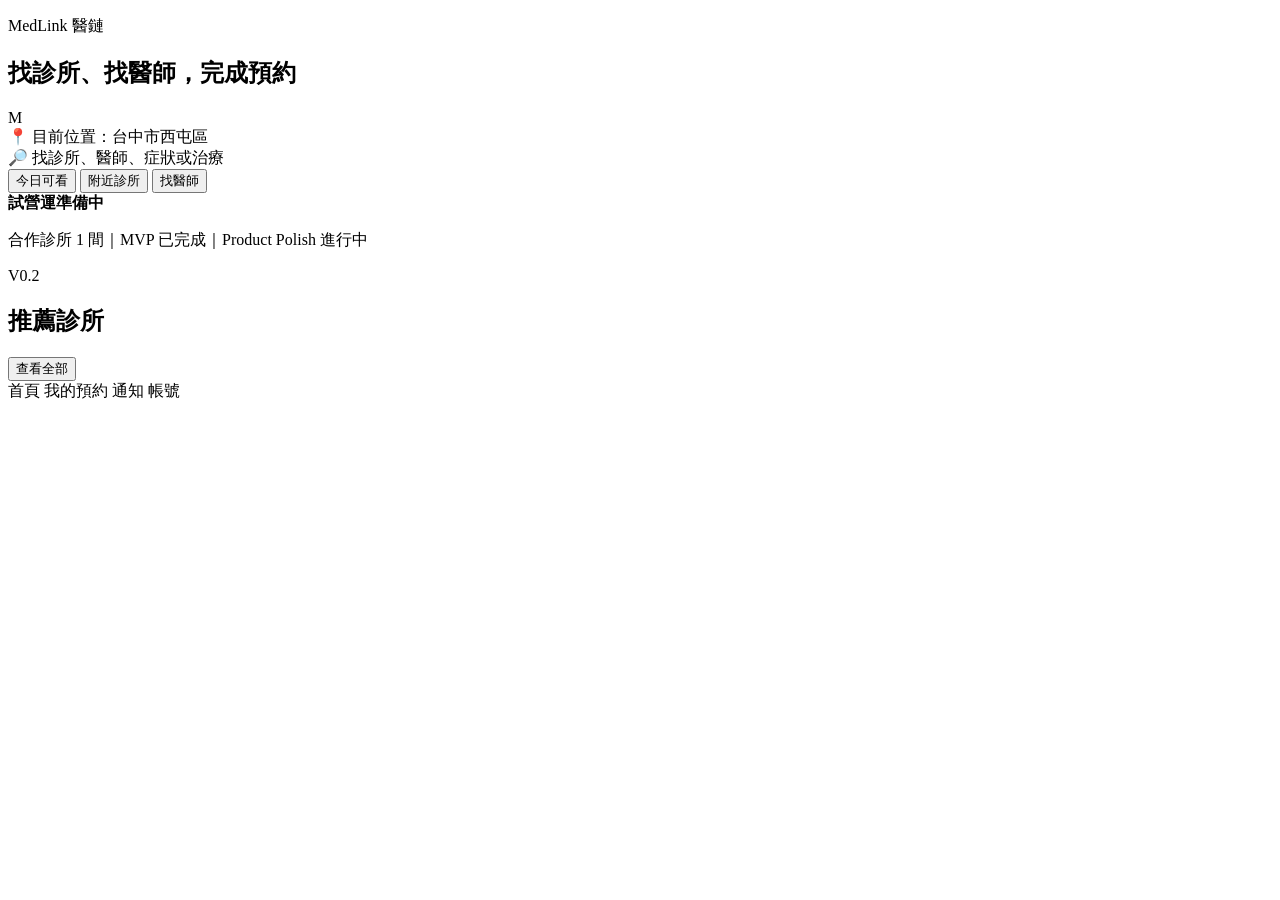
==== index.html @ 6d4c2069 "Add MedLink static homepage" ====
<!doctype html>
<html lang="zh-Hant">
<head>
  <meta charset="utf-8" />
  <meta name="viewport" content="width=device-width, initial-scale=1" />
  <title>MedLink 醫鏈</title>
  <link rel="stylesheet" href="styles.css" />
</head>
<body>
  <main class="app-shell">
    <section class="hero">
      <div class="topbar">
        <div>
          <p class="eyebrow">MedLink 醫鏈</p>
          <h1>找診所、找醫師，完成預約</h1>
        </div>
        <div class="avatar">M</div>
      </div>
      <div class="location">📍 目前位置：台中市西屯區</div>
      <div class="search-box">🔎 找診所、醫師、症狀或治療</div>
      <div class="quick-actions">
        <button>今日可看</button>
        <button>附近診所</button>
        <button>找醫師</button>
      </div>
    </section>

    <section class="trust-card">
      <div>
        <strong>試營運準備中</strong>
        <p>合作診所 1 間｜MVP 已完成｜Product Polish 進行中</p>
      </div>
      <span>V0.2</span>
    </section>

    <section class="section-head">
      <h2>推薦診所</h2>
      <button>查看全部</button>
    </section>

    <section class="clinic-list" id="clinicList"></section>

    <nav class="tabbar">
      <a class="active">首頁</a>
      <a>我的預約</a>
      <a>通知</a>
      <a>帳號</a>
    </nav>
  </main>
  <script src="app.js"></script>
</body>
</html>
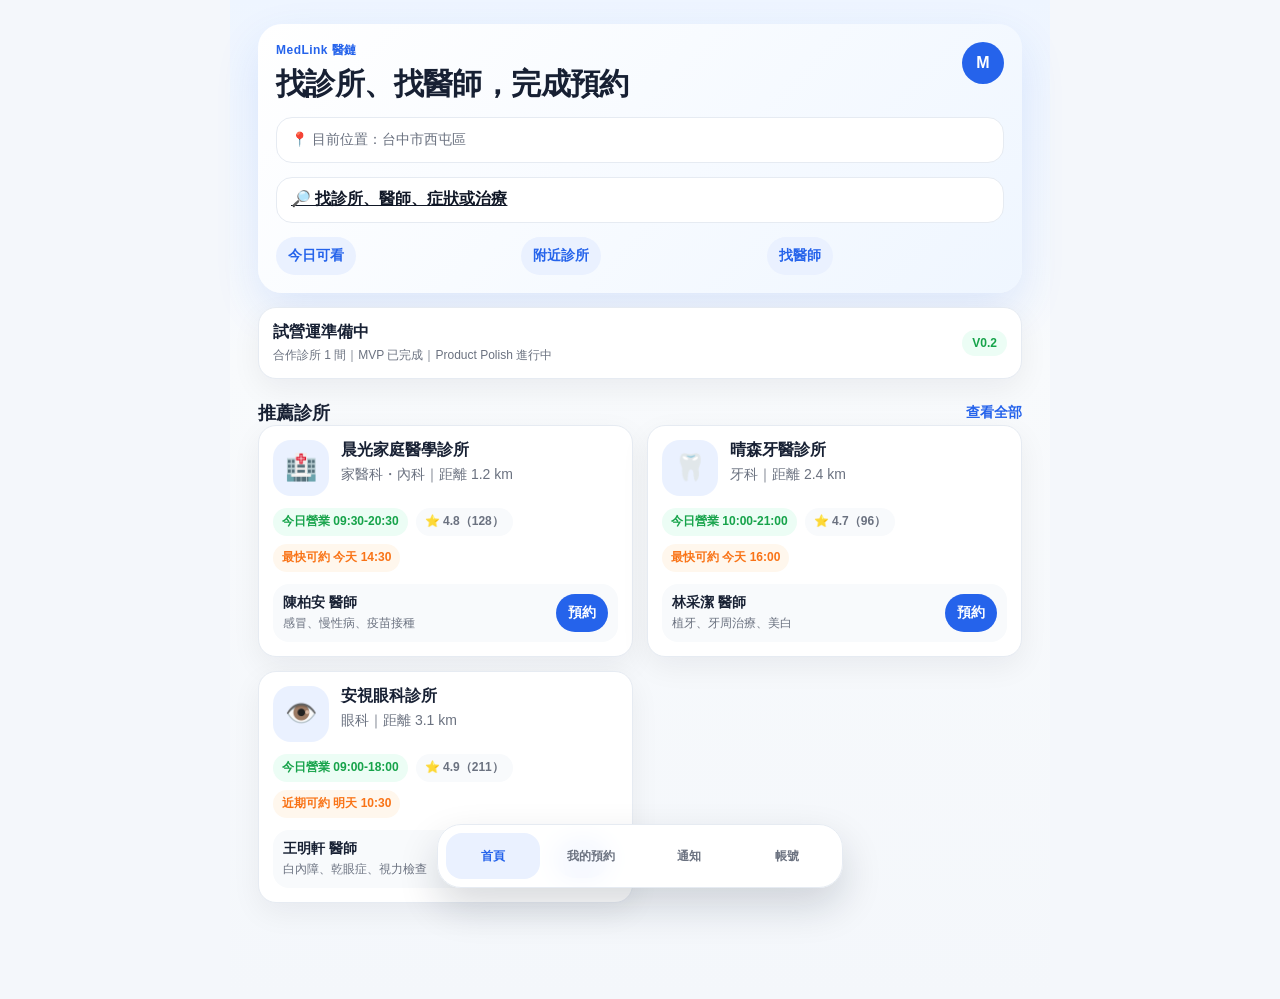
==== commit 2f8ce1b5: "Connect homepage to search page" ====
--- a/index.html
+++ b/index.html
@@ -17,11 +17,11 @@
         <div class="avatar">M</div>
       </div>
       <div class="location">📍 目前位置：台中市西屯區</div>
-      <div class="search-box">🔎 找診所、醫師、症狀或治療</div>
+      <a class="search-box" href="search.html">🔎 找診所、醫師、症狀或治療</a>
       <div class="quick-actions">
-        <button>今日可看</button>
-        <button>附近診所</button>
-        <button>找醫師</button>
+        <a href="search.html"><button>今日可看</button></a>
+        <a href="search.html"><button>附近診所</button></a>
+        <a href="search.html"><button>找醫師</button></a>
       </div>
     </section>
 
@@ -35,7 +35,7 @@
 
     <section class="section-head">
       <h2>推薦診所</h2>
-      <button>查看全部</button>
+      <a href="search.html"><button>查看全部</button></a>
     </section>
 
     <section class="clinic-list" id="clinicList"></section>
--- a/styles.css
+++ b/styles.css
@@ -0,0 +1,238 @@
+:root {
+  --bg: #f4f7fb;
+  --card: #ffffff;
+  --text: #172033;
+  --muted: #6b7280;
+  --line: #e6ebf2;
+  --brand: #2563eb;
+  --brand-soft: #eaf1ff;
+  --green: #16a34a;
+  --orange: #f97316;
+  --radius-lg: 24px;
+  --radius-md: 18px;
+  --radius-sm: 12px;
+}
+
+* { box-sizing: border-box; }
+
+body {
+  margin: 0;
+  min-height: 100vh;
+  background: var(--bg);
+  color: var(--text);
+  font-family: -apple-system, BlinkMacSystemFont, "Segoe UI", "Noto Sans TC", sans-serif;
+}
+
+.app-shell {
+  width: min(100%, 430px);
+  min-height: 100vh;
+  margin: 0 auto;
+  padding: 16px 16px 88px;
+  background: linear-gradient(180deg, #eef5ff 0%, #f8fafc 36%, #f4f7fb 100%);
+}
+
+.hero {
+  padding: 18px;
+  border-radius: var(--radius-lg);
+  background: linear-gradient(135deg, #ffffff 0%, #eff6ff 100%);
+  box-shadow: 0 18px 45px rgba(37, 99, 235, 0.12);
+}
+
+.topbar {
+  display: flex;
+  justify-content: space-between;
+  gap: 16px;
+  align-items: flex-start;
+}
+
+.eyebrow {
+  margin: 0 0 6px;
+  color: var(--brand);
+  font-size: 12px;
+  font-weight: 700;
+  letter-spacing: .04em;
+}
+
+h1 {
+  margin: 0;
+  font-size: 24px;
+  line-height: 1.25;
+  letter-spacing: -0.02em;
+}
+
+.avatar {
+  width: 42px;
+  height: 42px;
+  flex: 0 0 42px;
+  border-radius: 50%;
+  display: grid;
+  place-items: center;
+  background: var(--brand);
+  color: #fff;
+  font-weight: 800;
+}
+
+.location,
+.search-box {
+  margin-top: 14px;
+  height: 46px;
+  display: flex;
+  align-items: center;
+  padding: 0 14px;
+  border: 1px solid var(--line);
+  border-radius: 16px;
+  background: #fff;
+  font-size: 14px;
+  color: var(--muted);
+}
+
+.search-box {
+  color: #111827;
+  font-size: 16px;
+  font-weight: 700;
+}
+
+.quick-actions {
+  display: grid;
+  grid-template-columns: repeat(3, 1fr);
+  gap: 8px;
+  margin-top: 14px;
+}
+
+button {
+  border: 0;
+  border-radius: 999px;
+  padding: 10px 12px;
+  background: var(--brand-soft);
+  color: var(--brand);
+  font-size: 14px;
+  font-weight: 700;
+}
+
+.trust-card,
+.clinic-card {
+  margin-top: 14px;
+  padding: 14px;
+  border: 1px solid var(--line);
+  border-radius: var(--radius-md);
+  background: var(--card);
+  box-shadow: 0 10px 30px rgba(15, 23, 42, 0.06);
+}
+
+.trust-card {
+  display: flex;
+  justify-content: space-between;
+  gap: 12px;
+  align-items: center;
+}
+
+.trust-card strong { font-size: 16px; }
+.trust-card p { margin: 4px 0 0; color: var(--muted); font-size: 12px; line-height: 1.45; }
+.trust-card span { padding: 6px 10px; border-radius: 999px; background: #ecfdf5; color: var(--green); font-size: 12px; font-weight: 800; }
+
+.section-head {
+  margin-top: 22px;
+  display: flex;
+  justify-content: space-between;
+  align-items: center;
+}
+
+h2 { margin: 0; font-size: 18px; }
+.section-head button { background: transparent; padding: 0; color: var(--brand); }
+
+.clinic-card {
+  display: grid;
+  gap: 12px;
+}
+
+.clinic-main {
+  display: flex;
+  gap: 12px;
+}
+
+.clinic-logo {
+  width: 56px;
+  height: 56px;
+  border-radius: 18px;
+  display: grid;
+  place-items: center;
+  background: var(--brand-soft);
+  font-size: 26px;
+}
+
+.clinic-info { flex: 1; min-width: 0; }
+.clinic-name { margin: 0; font-size: 16px; font-weight: 800; }
+.clinic-meta { margin: 5px 0 0; color: var(--muted); font-size: 14px; }
+
+.status-row {
+  display: flex;
+  flex-wrap: wrap;
+  gap: 8px;
+  align-items: center;
+}
+
+.pill {
+  display: inline-flex;
+  align-items: center;
+  gap: 4px;
+  min-height: 28px;
+  padding: 5px 9px;
+  border-radius: 999px;
+  background: #f8fafc;
+  color: var(--muted);
+  font-size: 12px;
+  font-weight: 700;
+}
+
+.pill.open { background: #ecfdf5; color: var(--green); }
+.pill.soon { background: #fff7ed; color: var(--orange); }
+
+.doctor-strip {
+  display: flex;
+  justify-content: space-between;
+  gap: 10px;
+  padding: 10px;
+  border-radius: 16px;
+  background: #f8fafc;
+}
+
+.doctor-strip div { min-width: 0; }
+.doctor-strip strong { display: block; font-size: 14px; }
+.doctor-strip span { display: block; margin-top: 3px; color: var(--muted); font-size: 12px; }
+.doctor-strip button { flex: 0 0 auto; background: var(--brand); color: #fff; }
+
+.tabbar {
+  position: fixed;
+  left: 50%;
+  bottom: 12px;
+  transform: translateX(-50%);
+  width: min(calc(100% - 24px), 406px);
+  height: 64px;
+  display: grid;
+  grid-template-columns: repeat(4, 1fr);
+  gap: 4px;
+  padding: 8px;
+  border: 1px solid var(--line);
+  border-radius: 24px;
+  background: rgba(255,255,255,.94);
+  backdrop-filter: blur(12px);
+  box-shadow: 0 18px 40px rgba(15, 23, 42, 0.16);
+}
+
+.tabbar a {
+  display: grid;
+  place-items: center;
+  border-radius: 16px;
+  color: var(--muted);
+  font-size: 12px;
+  font-weight: 800;
+}
+
+.tabbar a.active { background: var(--brand-soft); color: var(--brand); }
+
+@media (min-width: 768px) {
+  .app-shell { width: min(100%, 820px); padding: 24px 28px 96px; }
+  .clinic-list { display: grid; grid-template-columns: repeat(2, 1fr); gap: 14px; }
+  .clinic-card { margin-top: 0; }
+  h1 { font-size: 30px; }
+}
